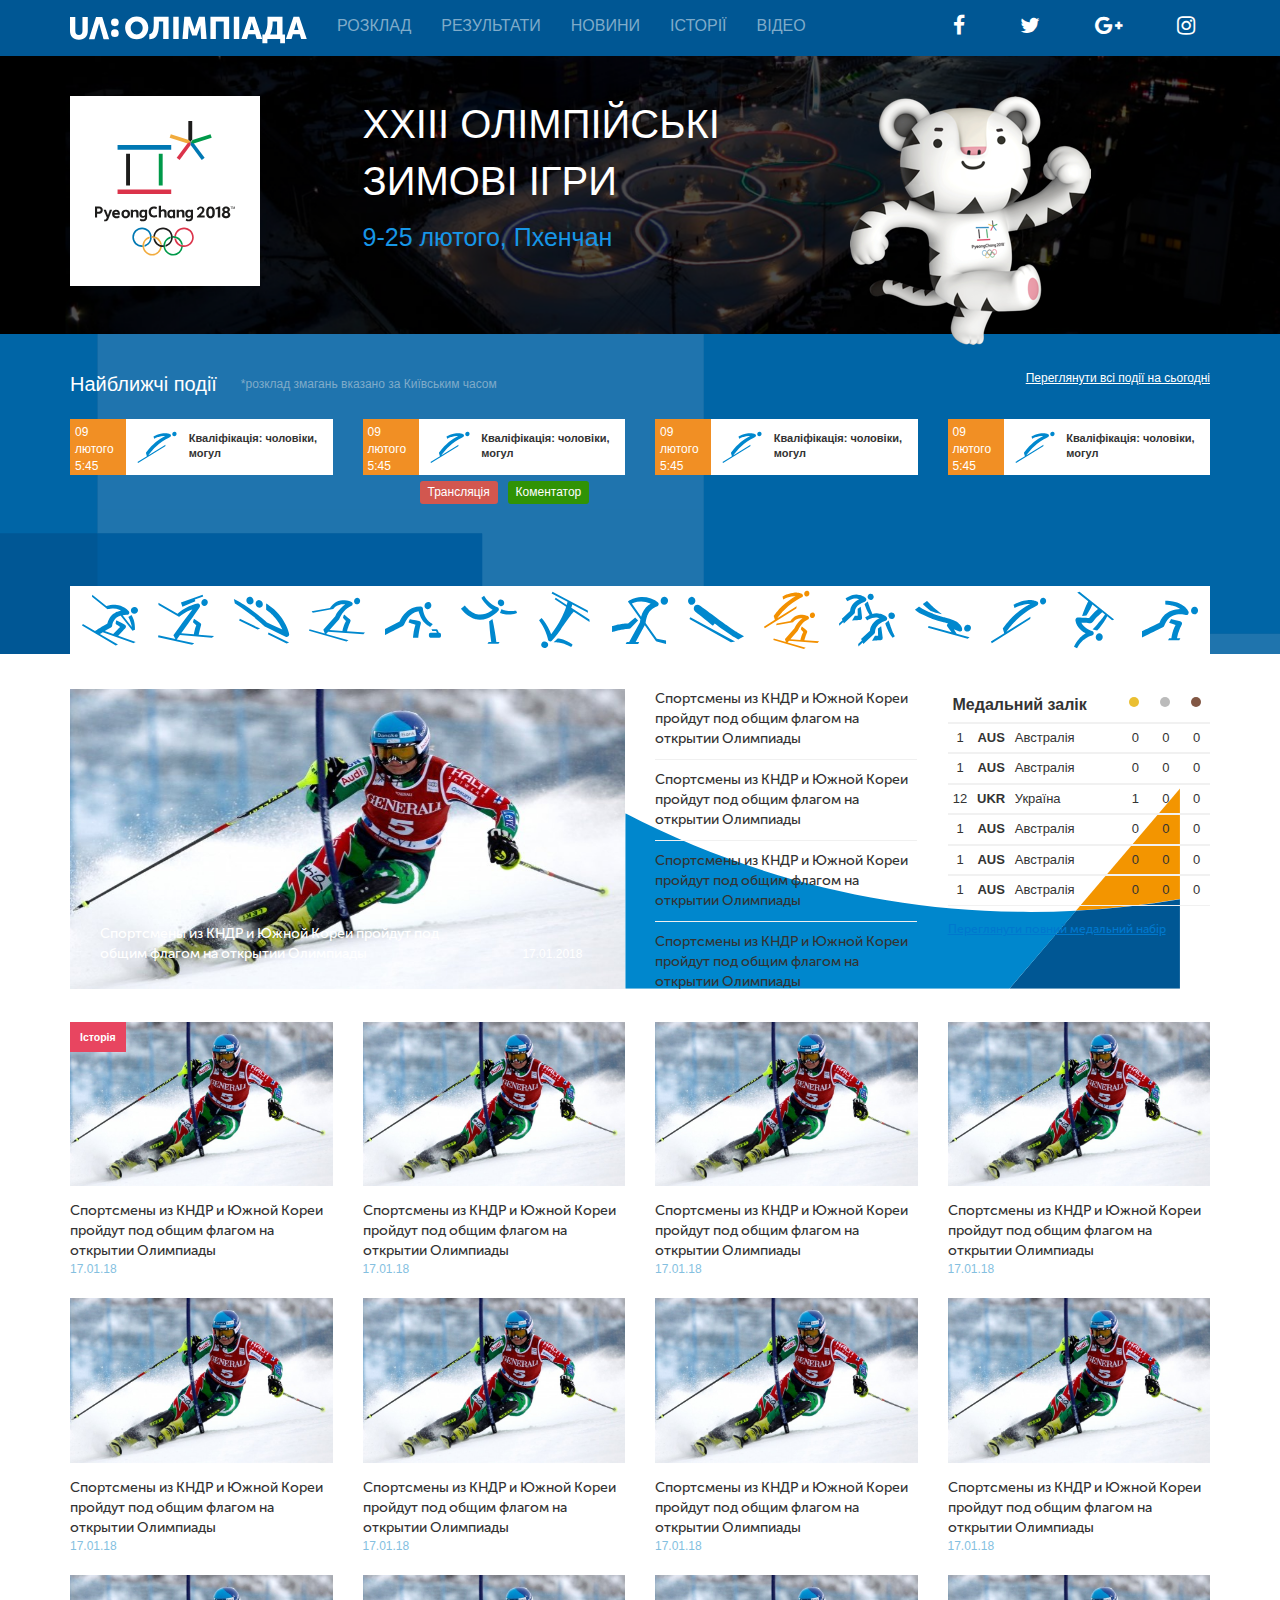
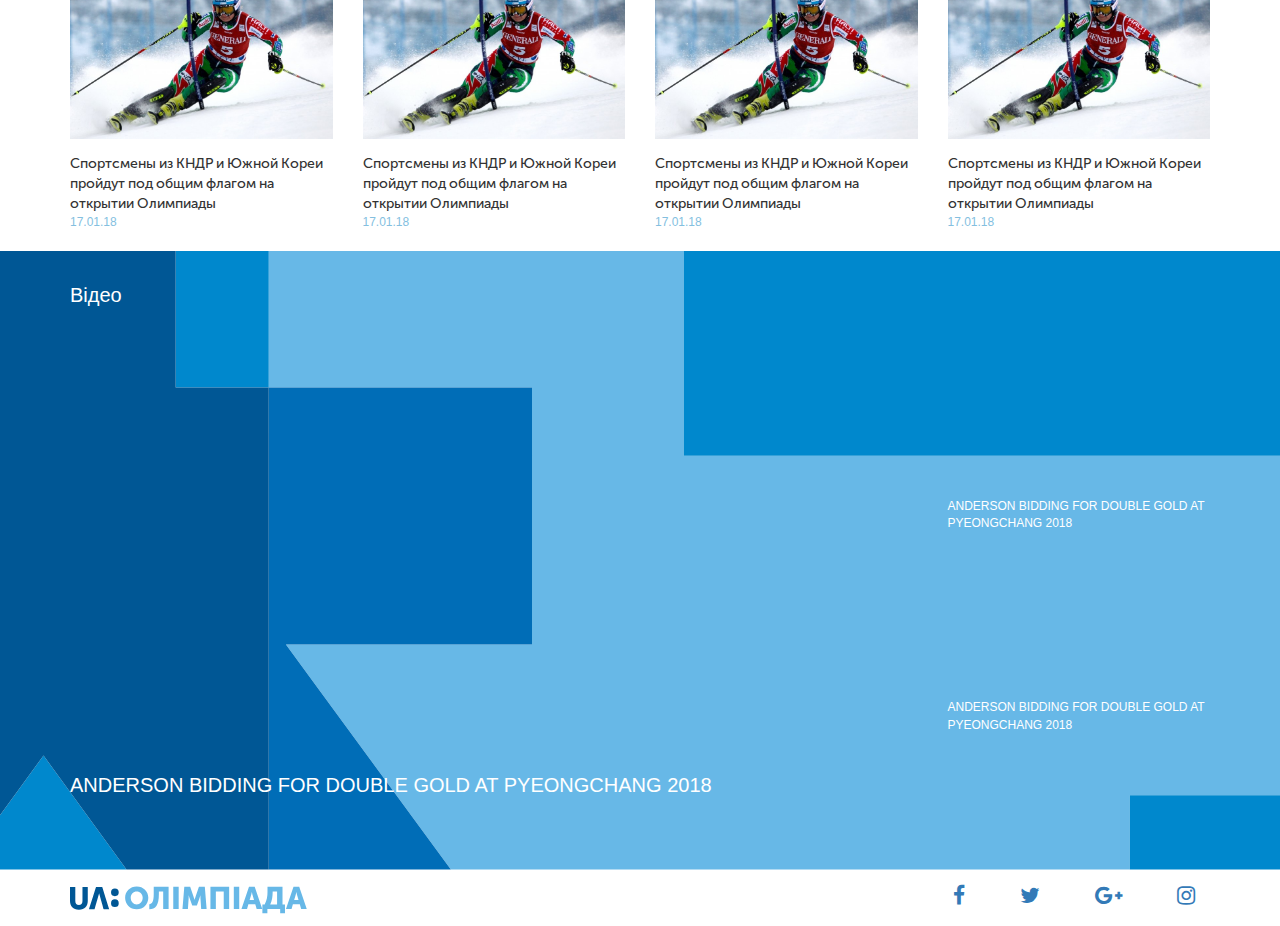
==== index.html @ 7988cb18 "draft project" ====
<!DOCTYPE html>
<html lang="ua">
<head>
	<meta charset="UTF-8">
	<title>UA Olimpics</title>
	<link rel="stylesheet" href="css/reset.css">
	<link rel="stylesheet" href="css/bootstrap.min.css">
	<link rel="stylesheet" href="css/style.css">
	<link rel="stylesheet" href="css/fonts.css">
	<link rel="stylesheet" href="font-awesome/css/font-awesome.min.css">
	<meta name="viewport" content="width=device-width, initial-scale=1">
</head>
<body>

	<section class="header">
		
		<nav class="navbar">
		  <div class="container">
		    <div class="navbar-header">
		      <button type="button" class="navbar-toggle collapsed" data-toggle="collapse" data-target="#navbar-collapse" aria-expanded="false">
		        <span class="icon-bar">OPEN</span>
		      </button>
		      <a class="navbar-brand" href="#">
		      	<img src="img/logo.svg" alt="Logo">
		      </a>
		    </div>

		    <div class="collapse navbar-collapse" id="navbar-collapse">
		      <ul class="nav navbar-nav">
		        <li><a href="#">Розклад</a></li>
		        <li><a href="#">Результати</a></li>
		        <li><a href="#">Новини</a></li>
		        <li><a href="#">Історії</a></li>
		        <li><a href="#">Відео</a></li>
		      </ul>
		      <ul class="nav navbar-nav navbar-right">
		      	<li><a href="#" class="share share-header facebook"><i class="fa fa-facebook fa-lg" aria-hidden="true"></i></a></li>
		      	<li><a href="#" class="share share-header twitter"><i class="fa fa-twitter fa-lg" aria-hidden="true"></i></a></li>
		      	<li><a href="#" class="share share-header googleplus"><i class="fa fa-google-plus fa-lg" aria-hidden="true"></i></a></li>
		      	<li><a href="#" class="share share-header instagramm"><i class="fa fa-instagram fa-lg" aria-hidden="true"></i></a></li>
		      </ul>
		    </div>
		  </div>
		</nav>

		<div class="header-banner">
			<div class="container">
				<div class="row">
					<div class="col-xs-12 col-sm-12 col-md-3 col-lg-3">
						<div class="emblem">
							<img src="img/pc-emblem-colour-ioc.svg" alt="Logo">
						</div>
					</div>
					<div class="col-xs-12 col-sm-12 col-md-5 col-lg-5">
						<div class="banner-text">
							<div class="main">
								XXIII Олімпійські зимові ігри 
							</div>
							<div class="minor">
								9-25 лютого, Пхенчан
							</div>
						</div>
					</div>
					<div class="hidden-xs hidden-sm col-md-4 col-lg-4">
						<div class="talisman">
							<img src="img/talisman.png" alt="talisman2018">
						</div>
					</div>
				</div>
			</div>
		</div>
	</section>

	<section class="events">
		<div class="container">

			<div class="row">
				<div class="col-xs-12 col-sm-12 col-md-12 col-lg-12">
					<div class="events-text">
						<div class="events-title title">
							Найближчі події
						</div>
						<div class="adt-info">
							*розклад змагань вказано за Київським часом
						</div>
						<div class="all-events-btn open-btn">
							Переглянути всі події на сьогодні	
						</div>
					</div>
				</div>
			</div>

			<div class="row">
				<div class="col-xs-6 col-sm-6 col-md-3 col-lg-3">
					<div class="event-item">
						<div class="date">09 лютого 5:45</div>
						<div class="image">
							<img src="img/ski-jumping.svg" alt="ski-jumping">
						</div>
						<div class="qualification">Кваліфікація: чоловіки, могул</div>
					</div>
				</div>
				<div class="col-xs-6 col-sm-6 col-md-3 col-lg-3">
					<div class="event-item">
						<div class="date">09 лютого 5:45</div>
						<div class="image">
							<img src="img/ski-jumping.svg" alt="ski-jumping">
						</div>
						<div class="qualification">Кваліфікація: чоловіки, могул</div>
					</div>
					<div class="marker-wrapper">
						<div class="marker marker-red">Трансляція</div>
						<div class="marker marker-green">Коментатор</div>
					</div>
				</div>
				<div class="col-xs-6 col-sm-6 col-md-3 col-lg-3">
					<div class="event-item">
						<div class="date">09 лютого 5:45</div>
						<div class="image">
							<img src="img/ski-jumping.svg" alt="ski-jumping">
						</div>
						<div class="qualification">Кваліфікація: чоловіки, могул</div>
					</div>
				</div>
				<div class="col-xs-6 col-sm-6 col-md-3 col-lg-3">
					<div class="event-item">
						<div class="date">09 лютого 5:45</div>
						<div class="image">
							<img src="img/ski-jumping.svg" alt="ski-jumping">
						</div>
						<div class="qualification">Кваліфікація: чоловіки, могул</div>
					</div>
				</div>
			</div>
		</div>
	</section>

	<section class="sports">
		<div class="container">
			<div class="row">
				<div class="col-md-12">
					<div class="sports-wrapper">
						<div class="sports-item alpine-skiing">
						</div>
						<div class="sports-item biathlon">
						</div>
						<div class="sports-item bobsleigh">
						</div>
						<div class="sports-item cross-country-skiing">
						</div>
						<div class="sports-item curling">
						</div>
						<div class="sports-item figure-skating">
						</div>
						<div class="sports-item freestyle-skiing-aerials">
						</div>
						<div class="sports-item ice-hockey">
						</div>
						<div class="sports-item luge">
						</div>
						<div class="sports-item nordic-combined">
						</div>
						<div class="sports-item short-track">
						</div>
						<div class="sports-item skeleton">
						</div>
						<div class="sports-item ski-jumping">
						</div>
						<div class="sports-item snowboard-big-air">
						</div>
						<div class="sports-item speed-skating">
						</div>
					</div>
				</div>
			</div>
		</div>
	</section>

	<section class="news-section">
		<div class="container">
			<div class="row">

				<div class="col-xs-12 col-md-8 col-lg-9">
					<div class="row">
						<div class="col-xs-12 col-sm-12 col-lg-8">
							<div class="main-news">
								<div class="main-image">
									<img src="img/news-image.jpg" alt="">
									<img src="img/cover-photo.svg" alt="" class="cover-img">
								</div>
								<div class="main-news-title">
									<div class="title">Спортсмены из КНДР и Южной Кореи пройдут под общим флагом на открытии Олимпиады</div>
									<div class="date">17.01.2018</div>
								</div>
							</div>
						</div>
						<div class="col-xs-12 col-sm-12 col-md-12 col-lg-4">
								<div class="row">
									<div class="col-xs-12 col-sm-6 col-md-6 col-lg-12">
										<div class="news-title short-news first-short-news">
											Спортсмены из КНДР и Южной Кореи пройдут под общим флагом на открытии Олимпиады
										</div>
									</div>
									<div class="col-xs-12 col-sm-6 col-md-6 col-lg-12">
										<div class="news-title short-news">
											Спортсмены из КНДР и Южной Кореи пройдут под общим флагом на открытии Олимпиады
										</div>
									</div>
									<div class="col-xs-12 col-sm-6 col-md-6 col-lg-12">
										<div class="news-title short-news">
											Спортсмены из КНДР и Южной Кореи пройдут под общим флагом на открытии Олимпиады
										</div>
									</div>
									<div class="col-xs-12 col-sm-6 col-md-6 col-lg-12">
										<div class="news-title short-news last-short-news">
											Спортсмены из КНДР и Южной Кореи пройдут под общим флагом на открытии Олимпиады
										</div>
									</div>
								</div>
						</div>
					</div>
				</div>

				<div class="col-xs-12 col-sm-4 col-md-4 col-lg-3">
					<div class="medals-wrapper">
						<div class="medals-row title-row">
							<div class="medals-title">
								Медальний залік
							</div>
							<div class="medals-type-wrapper">
								<div class="medal medal-gold"></div>
								<div class="medal medal-silver"></div>
								<div class="medal medal-bronze"></div>
							</div>
						</div>
						<div class="medals-row">
							<div class="position">1</div>
							<div class="tag">aus</div>
							<div class="name">Австралія</div>
							<div class="medals-amount">
								<div class="amount">0</div>
								<div class="amount">0</div>
								<div class="amount">0</div>
							</div>
						</div>
						<div class="medals-row">
							<div class="position">1</div>
							<div class="tag">aus</div>
							<div class="name">Австралія</div>
							<div class="medals-amount">
								<div class="amount">0</div>
								<div class="amount">0</div>
								<div class="amount">0</div>
							</div>
						</div>
						<div class="medals-row">
							<div class="position">12</div>
							<div class="tag">ukr</div>
							<div class="name">Україна</div>
							<div class="medals-amount">
								<div class="amount">1</div>
								<div class="amount">0</div>
								<div class="amount">0</div>
							</div>
						</div>
						<div class="medals-row">
							<div class="position">1</div>
							<div class="tag">aus</div>
							<div class="name">Австралія</div>
							<div class="medals-amount">
								<div class="amount">0</div>
								<div class="amount">0</div>
								<div class="amount">0</div>
							</div>
						</div>
						<div class="medals-row">
							<div class="position">1</div>
							<div class="tag">aus</div>
							<div class="name">Австралія</div>
							<div class="medals-amount">
								<div class="amount">0</div>
								<div class="amount">0</div>
								<div class="amount">0</div>
							</div>
						</div>
						<div class="medals-row">
							<div class="position">1</div>
							<div class="tag">aus</div>
							<div class="name">Австралія</div>
							<div class="medals-amount">
								<div class="amount">0</div>
								<div class="amount">0</div>
								<div class="amount">0</div>
							</div>
						</div>
					</div>
					<div class="all-medals-btn open-btn">
						Переглянути повний медальний набір
					</div>
				</div>

			</div>


	
			<div class="row tile-news">
				<div class="col-xs-6 col-sm-6 col-md-4 col-lg-3">
					<div class="news">
						<div class="news-image">
							<img src="img/news-image.jpg" alt="News image">
							<div class="label">
								Історія
							</div>
						</div>
						<div class="news-title">
							Спортсмены из КНДР и Южной Кореи пройдут под общим флагом на открытии Олимпиады
						</div>
						<div class="date">17.01.18</div>
					</div>
				</div>
				<div class="col-xs-6 col-sm-6 col-md-4 col-lg-3">
					<div class="news">
						<div class="news-image">	
							<img src="img/news-image.jpg" alt="News image">
						</div>
						<div class="news-title">
							Спортсмены из КНДР и Южной Кореи пройдут под общим флагом на открытии Олимпиады
						</div>
						<div class="date">17.01.18</div>
					</div>
				</div>
				<div class="col-xs-6 col-sm-6 col-md-4 col-lg-3">
					<div class="news">
						<div class="news-image">
							<img src="img/news-image.jpg" alt="News image">
						</div>
						<div class="news-title">
							Спортсмены из КНДР и Южной Кореи пройдут под общим флагом на открытии Олимпиады
						</div>
						<div class="date">17.01.18</div>
					</div>
				</div>
				<div class="col-xs-6 col-sm-6 col-md-4 col-lg-3">
					<div class="news">
						<div class="news-image">
							<img src="img/news-image.jpg" alt="News image">
						</div>
						<div class="news-title">
							Спортсмены из КНДР и Южной Кореи пройдут под общим флагом на открытии Олимпиады
						</div>
						<div class="date">17.01.18</div>
					</div>
				</div>
				<div class="col-xs-6 col-sm-6 col-md-4 col-lg-3">
					<div class="news">
						<div class="news-image">
							<img src="img/news-image.jpg" alt="News image">
						</div>
						<div class="news-title">
							Спортсмены из КНДР и Южной Кореи пройдут под общим флагом на открытии Олимпиады
						</div>
						<div class="date">17.01.18</div>
					</div>
				</div>
				<div class="col-xs-6 col-sm-6 col-md-4 col-lg-3">
					<div class="news">
						<div class="news-image">
							<img src="img/news-image.jpg" alt="News image">
						</div>
						<div class="news-title">
							Спортсмены из КНДР и Южной Кореи пройдут под общим флагом на открытии Олимпиады
						</div>
						<div class="date">17.01.18</div>
					</div>
				</div>
				<div class="hidden-xs col-sm-6 col-md-4 col-lg-3">
					<div class="news">
						<div class="news-image">
							<img src="img/news-image.jpg" alt="News image">
						</div>
						<div class="news-title">
							Спортсмены из КНДР и Южной Кореи пройдут под общим флагом на открытии Олимпиады
						</div>
						<div class="date">17.01.18</div>
					</div>
				</div>
				<div class="hidden-xs col-sm-6 col-md-4 col-lg-3">
					<div class="news">
						<div class="news-image">
							<img src="img/news-image.jpg" alt="News image">
						</div>
						<div class="news-title">
							Спортсмены из КНДР и Южной Кореи пройдут под общим флагом на открытии Олимпиады
						</div>
						<div class="date">17.01.18</div>
					</div>
				</div>
				<div class="hidden-xs col-sm-6 col-md-4 col-lg-3">
					<div class="news">
						<div class="news-image">
							<img src="img/news-image.jpg" alt="News image">
						</div>
						<div class="news-title">
							Спортсмены из КНДР и Южной Кореи пройдут под общим флагом на открытии Олимпиады
						</div>
						<div class="date">17.01.18</div>
					</div>
				</div>
				<div class="hidden-xs col-sm-6 col-md-4 col-lg-3">
					<div class="news">
						<div class="news-image">
							<img src="img/news-image.jpg" alt="News image">
						</div>
						<div class="news-title">
							Спортсмены из КНДР и Южной Кореи пройдут под общим флагом на открытии Олимпиады
						</div>
						<div class="date">17.01.18</div>
					</div>
				</div>
				<div class="hidden-xs col-sm-6 col-md-4 col-lg-3">
					<div class="news">
						<div class="news-image">
							<img src="img/news-image.jpg" alt="News image">
						</div>
						<div class="news-title">
							Спортсмены из КНДР и Южной Кореи пройдут под общим флагом на открытии Олимпиады
						</div>
						<div class="date">17.01.18</div>
					</div>
				</div>
				<div class="hidden-xs col-sm-6 col-md-4 col-lg-3">
					<div class="news">
						<div class="news-image">
							<img src="img/news-image.jpg" alt="News image">
						</div>
						<div class="news-title">
							Спортсмены из КНДР и Южной Кореи пройдут под общим флагом на открытии Олимпиады
						</div>
						<div class="date">17.01.18</div>
					</div>
				</div>
			</div>
		</div>
	</section>

	<section class="videos">
		<div class="container">
			<div class="row">
				<div class="col-xs-12 col-md-12 col-xs-12">
					<div class="videos-title title">Відео</div>
				</div>
				<div class="col-xs-12 col-sm-12 col-md-9 col-lg-9">
					<div class="big-video">
						<div class="big-video-wrapper">
							<iframe src="https://www.youtube.com/embed/QvXVtsIibTU?modestbranding=1&showinfo=0&rel=0&autohide=0" frameborder="0" allow="autoplay; encrypted-media" allowfullscreen></iframe>
						</div>
						<div class="video-name">anderson bidding for double gold at pyeongchang 2018</div>
					</div>
				</div>
				<div class="col-xs-12 col-sm-12 col-md-3 col-lg-3">
					<div class="row">
						<div class="col-xs-6 col-sm-6 col-md-12 col-lg-12">
							<div class="small-video">
								<div class="small-video-wrapper">
									<iframe src="https://www.youtube.com/embed/QvXVtsIibTU?modestbranding=1&showinfo=0&rel=0&autohide=0" frameborder="0" allow="autoplay; encrypted-media" allowfullscreen></iframe>
								</div>
								<div class="video-name">anderson bidding for double gold at pyeongchang 2018</div>
							</div>
						</div>
						<div class="col-xs-6 col-sm-6 col-md-12 col-lg-12">
							<div class="small-video">
								<div class="small-video-wrapper">
									<iframe src="https://www.youtube.com/embed/YSRu1PDDCoU?modestbranding=1&showinfo=0&rel=0&autohide=0" frameborder="0" allow="autoplay; encrypted-media" allowfullscreen></iframe>
								</div>
								<div class="video-name">anderson bidding for double gold at pyeongchang 2018</div>
							</div>
						</div>
					</div>
				</div>
			</div>
		</div>
	</section>

	<section class="footer">
		<nav class="navbar">
		  <div class="container">
		    <div class="navbar-footer">
		      <a class="navbar-brand" href="#">
		      	<img src="img/logo-color.svg" alt="Logo">
		      </a>
		    </div>

		    <div class="collapse navbar-collapse footer-collapse" id="navbar-collapse">
		      <ul class="nav navbar-nav navbar-right">
		      	<li><a href="#" class="share share-footer facebook"><i class="fa fa-facebook fa-lg" aria-hidden="true"></i></a></li>
		      	<li><a href="#" class="share share-footer twitter"><i class="fa fa-twitter fa-lg" aria-hidden="true"></i></a></li>
		      	<li><a href="#" class="share share-footer googleplus"><i class="fa fa-google-plus fa-lg" aria-hidden="true"></i></a></li>
		      	<li><a href="#" class="share share-footer instagramm"><i class="fa fa-instagram fa-lg" aria-hidden="true"></i></a></li>
		      </ul>
		    </div>
		  </div>
		</nav>
	</section>



	<script src="https://ajax.googleapis.com/ajax/libs/jquery/1.11.0/jquery.min.js"></script>
	<script src="js/bootstrap.min.js"></script>
</body>
</html>
---- css/style.css ----
/******************/
 /* section header */
/******************/

	.navbar {
		background-color: #005794;
		color: #80abc9;
		border-radius: 0;
		height: 56px;
		margin-bottom: 0;
		z-index: 1000;
	}
	
	.navbar .navbar-nav li a {
		color: #7fabc9;
		text-transform: uppercase;
		font-size: 16px;
	}

	.navbar-nav a:focus, a:hover{
		color: #fff !important;
		background-color: transparent !important;
	}

	.navbar .navbar-nav {
	  display: inline-block;
	  float: none;
	  vertical-align: top;
	}

	.navbar .navbar-collapse {
		background-color: #005794;
	}

	.share-header {
		color: #fff !important;
	}


@media (max-width: 768px) {

    .navbar .navbar-collapse {
        text-align: center;
    }

}


.header-banner {
	width: 100%;
	background: url('../img/head-image.png') no-repeat center center;
	background-size: cover;
	padding-top: 40px;
}

.emblem {
	height: 190px;
	width: 190px;
	background-color: #fff;
}

.emblem img {
	padding: 25px;
}

.banner-text {
	color: #fff;
}

.banner-text .main {
	text-transform: uppercase;
	font-size: 40px;
}

.banner-text .minor {
	font-size: 25px;
	color: #1796e7;
	padding-top: 10px;
}

.talisman {
	margin-bottom: -11px;
}

@media (max-width: 992px) {
	.emblem {
		margin: 0 auto;
	}

	.banner-text {
		text-align: center;
		margin: 50px 0;
	}

	.banner-text .main {
		font-size: 30px;
	}
	
	.banner-text .minor {
		font-size: 20px;
	}
}

  /******************/
 /* events section */
/******************/

.events {
	background: url('../img/bg.svg') no-repeat center;
	background-size: cover;
	padding-bottom: 140px;
}

.events-text {
	margin-top: 36px;
	margin-bottom: 20px;
}

.events-text div {
	display: inline-block;
	vertical-align: middle;
}

.title {
	font-size: 20px;
	color: #fff;
}

.adt-info {
	color: #7fabc9;
	margin-left: 20px;
	font-size: 12px;
}

.all-events-btn {
	color: #fff;
	float: right;
}

.open-btn {
	text-decoration: underline;
	cursor: pointer;
	font-size: 12px;
}

.event-item {
	width: 100%;
	height: 56px;
	background: #fff;
	font-size: 12px;
}

.event-item div {
	display: inline-block;
	height: 56px;
	vertical-align: top;
}

.event-item .date {
	width: 56px;
	background: #f18f24;
	color: #fff;
	padding: 5px;
}

.event-item .image {
	width: 56px;
}

.event-item .image img {
	width: 100%;
}

.event-item .qualification {
	width: 54%;
	padding-top: 12px;
	font-weight: bold;
	font-size: 11px;
}

.marker-wrapper	{
	display: inline-block;
	margin-top: 6px;
	margin-left: 54px;
	margin-bottom: 10px;
}

.marker {
	display: inline-block;
	color: #fff;
	font-size: 12px;
	padding: 3px 8px;
	margin: 0 3px;
	border-radius: 3px;
}

.marker-red {
	background-color: #d2574f;
}

.marker-green {
	background-color: #309305;
}

@media (max-width: 768px) {
	.marker-wrapper {
		margin-left: 0;
		margin-top: 2px;
	}

	.marker {
		font-size: 10px;
	}
}

  /******************/
 /* sports section */
/******************/

.sports {
}

.sports-wrapper {
	width: 100%;
	background-color: #fff;
	margin-top: -67.25px;
	min-height: 67.25px;
	text-align: center;
}

.sports-item {
	display: inline-block;
	width: 6.3%;
	min-height: 67.25px;
}

.sports-item img {
	width: 100%;
}

.sports-item:hover {
	cursor: pointer;
}

.alpine-skiing {
	background: url('../img/alpine-skiing-technical.svg') no-repeat center;
}

.alpine-skiing:hover {
	background: url('../img/alpine-skiing-technical-hover.svg') no-repeat center;
}

.biathlon {
	background: url('../img/biathlon.svg') no-repeat center;
}

.biathlon:hover {
	background: url('../img/biathlon.svg') no-repeat center;
}

.bobsleigh {
	background: url('../img/bobsleigh.svg') no-repeat center;
}

.bobsleigh:hover {
	background: url('../img/bobsleigh.svg') no-repeat center;
}

.cross-country-skiing {
	background: url('../img/cross-country-skiing.svg') no-repeat center;
}

.cross-country-skiing:hover {
	background: url('../img/cross-country-skiing.svg') no-repeat center;
}

.curling {
	background: url('../img/curling.svg') no-repeat center;
}

.curling:hover {
	background: url('../img/curling.svg') no-repeat center;
}

.figure-skating {
	background: url('../img/figure-skating.svg') no-repeat center;
}

.figure-skating:hover {
	background: url('../img/figure-skating.svg') no-repeat center;
}

.freestyle-skiing-aerials {
	background: url('../img/freestyle-skiing-aerials.svg') no-repeat center;
}

.freestyle-skiing-aerials:hover {
	background: url('../img/freestyle-skiing-aerials.svg') no-repeat center;
}

.ice-hockey {
	background: url('../img/ice-hockey.svg') no-repeat center;
}

.ice-hockey:hover {
	background: url('../img/ice-hockey.svg') no-repeat center;
}

.luge {
	background: url('../img/luge.svg') no-repeat center;
}

.luge:hover {
	background: url('../img/luge.svg') no-repeat center;
}

.nordic-combined {
	background: url('../img/nordic-combined-hover.svg') no-repeat center;
}

.nordic-combined:hover {
	background: url('../img/nordic-combined-hover.svg') no-repeat center;
}

.short-track {
	background: url('../img/short-track.svg') no-repeat center;
}

.short-track:hover {
	background: url('../img/short-track.svg') no-repeat center;
}

.skeleton {
	background: url('../img/skeleton.svg') no-repeat center;
}

.skeleton:hover {
	background: url('../img/skeleton.svg') no-repeat center;
}

.ski-jumping {
	background: url('../img/ski-jumping.svg') no-repeat center;
}

.ski-jumping:hover {
	background: url('../img/ski-jumping.svg') no-repeat center;
}

.snowboard-big-air {
	background: url('../img/snowboard-big-air.svg') no-repeat center;
}

.snowboard-big-air:hover {
	background: url('../img/snowboard-big-air.svg') no-repeat center;
}

.speed-skating {
	background: url('../img/speed-skating.svg') no-repeat center;
}

.speed-skating:hover {
	background: url('../img/speed-skating.svg') no-repeat center;
}


@media (max-width: 1200px) {

	.sports-wrapper {
		height: 80px;
		overflow-y: scroll;
		text-align: center;
	}

	.sports-item {
		width: 80px;
	}

	.sports-item img {
		width: 100%;
	}

}

@media (max-width: 992px) {
	
	.sports-wrapper {
		height: 54px;
		overflow-y: scroll;
		text-align: center;
	}

	.sports-wrapper {
		overflow-y: scroll;
	}

	.sports-item {
		width: 65px;
	}

}
  /****************/
 /* section news */
/****************/

.news-section {
	margin-top: 30px;
}

/* medals */

.medals-wrapper {
	width: 100%;
	font-size: 13px;
}

.medals-row {
	border-bottom: 1px solid #f1f1f1;
	border-top: 1px solid #f1f1f1;
	padding: 5px 0;
	padding-left: 5px;
}

.title-row {
	border-top: none;
}

.medals-row:hover {
	background-color: #f2fafc;
	border-bottom: 1px dashed #1f1f1f;
	border-top: 1px dashed #1f1f1f;
	color: #0085a4;
	cursor: pointer;
}

.title-row:hover {
	border-top: none;
	border-bottom: 1px solid #f1f1f1;
	color: #000;
	background-color: transparent;
	cursor: default;
}

.medals-row div {
	display: inline-block;
}

.medals-title {
	font-size: 16px;
	font-weight: bold;
}

.medals-type-wrapper {
	float: right;
}

.medal {
	height: 10px;
	width: 10px;
	border-radius: 50%;
	margin: 0 8.8px;
}

.medal-gold {
	background-color: #eabf32;
}

.medal-silver {
	background-color: #bbbbbb;
}

.medal-bronze {
	background-color: #825744;
}

.position {
	width: 15px;
	text-align: center;
}

.tag {
	text-transform: uppercase;
	font-weight: bold;
	width: 30px;
	text-align: center;
	margin: 0 5px;
}

.medals-amount {
	float: right;
}

.amount {
	width: 15px;
	text-align: center;
	margin: 0 6px;
}

.all-medals-btn {
	color: #0078cd;
	font-family: MuseoSansCyrl500;
	font-size: 12px;
	margin-top: 15px;
}

@media (max-width: 992px) {

	.medals-title {
		font-size: 14px;
	}

}


/* news */

.main-news {
	width: 100%;
	position: relative;
}

.main-image {
	position: relative;
}

.main-image img {
	width: 100%;
	height: 300px;
}

.cover-img {
	position: absolute;
	bottom: 0;
	height: auto !important;
	object-fit: cover;
}

.main-news-title {
	color: #fff;
	margin-top: -65px;
	position: relative;
}

.main-news-title div {
	display: inline-block;
}

.main-news-title > .title {
	width: 70%;
	font-size: 14px;
	font-family: MuseoSansCyrl500;
	margin: 0 30px;
}

.main-news-title .date {
	font-size: 12px;
}

.news-title {
	font-family: MuseoSansCyrl500;
	font-size: 14px;
	margin-top: 15px;
}

.short-news {
	border-bottom: 1px solid #f0f0f0;
	padding: 10px 0;
	margin: 0;
}

.first-short-news {
	padding-top: 0;
}

.last-short-news {
	border-bottom: none;
}

.tile-news {
	margin-top: 20px;
}

.news {
	margin-bottom: 20px;
}

.news-image {
	position: relative;
}

.news-image img {
	width: 100%;
}

.label {
	position: absolute;
	top: 0;
	left: 0;
	background-color: #e84560;
	border-radius: 0;
	padding: 10px;
}

.news .date {
	font-size: 12px;
	color: #84bfdf;
}

@media (max-width: 1200px) {
	.first-short-news {
		padding-top: 10px;
	}
	
	.last-short-news {
		border-bottom: 1px solid #f0f0f0;
	}

}

@media (max-width: 992px) {
	
	.main-news {
		margin-bottom: 20px;
	}

	.main-image img {
		height: 250px;
		object-fit: cover;
	}

	.cover-img {
		
	}
	
	.main-news-title {
		margin-top: -50px;
	}

	.main-news-title .title {
		font-size: 12px;
		margin: 0 10px;
	}

	.last-short-news {
		border-bottom: none;
	}


}

	  /******************/
	 /* section videos */
	/******************/

	.videos {
		background: url('../img/bg-footer.svg') no-repeat center;
		background-size: cover;
		color: #fff;
		padding-bottom: 50px;
	}

	.videos-title {
		padding: 30px 0;
	}

	.big-video {
		width: 100%;
	}

	.big-video > .video-name {
		margin: 20px 0;
	}

	.small-video-wrapper {
		width: 100%;
		padding-top: 0 !important;
	}

	.big-video-wrapper,.small-video-wrapper {
		position:relative;
		padding-bottom:56.25%;
		padding-top:30px;
		height:0;
		overflow:hidden;
	}

	.big-video-wrapper {
		padding-bottom: 45%;
	}

	.big-video-wrapper iframe, .small-video-wrapper iframe .video-container object, .video-container embed {
		position:absolute;
		top:0;
		left:0;
		width:100%;
		height:100%;
	}

	.small-video-wrapper iframe .video-container object, .video-container embed {
		top: 50%;
	}

	.video-name {
		text-transform: uppercase;
	}

	.big-video > .video-name {
		font-size: 20px;
	}

	.small-video > .video-name {
		font-size: 12px;
		margin: 10px 0;
	}


	/* footer section */

	.footer .navbar {
		background-color: #fff;
	}

	.footer-collapse {
		background-color: #fff !important;
	}

	.share {
		display: inline-block;
		margin-left: 25px;
		font-size: 14px;
	}

	.share-footer {
		color: #337ab7 !important;
	}
	
	.share-footer:hover {
		cursor: pointer;
		color: #337ab7 !important;
	}
---- css/fonts.css ----
@font-face{
	font-family: "MuseoSansCyrl100";
	src: url("../font/MuseoSansCyrl/MuseoSansCyrl.otf");
	font-weight: 100;
}

@font-face{
	font-family: "MuseoSansCyrl300";
	src: url("../font/MuseoSansCyrl/MuseoSansCyrl_0.otf");
	font-weight: 300;
}

@font-face{
	font-family: "MuseoSansCyrl500";
	src: url("../font/MuseoSansCyrl/MuseoSansCyrl_1.otf");
	font-weight: 500;
}

@font-face{
	font-family: "MuseoSansCyrl700";
	src: url("../font/MuseoSansCyrl/MuseoSansCyrl_2.otf");
	font-weight: 700;
}

@font-face{
	font-family: "MuseoSansCyrl900";
	src: url("../font/MuseoSansCyrl/MuseoSansCyrl_3.otf");
	font-weight: 900;
}
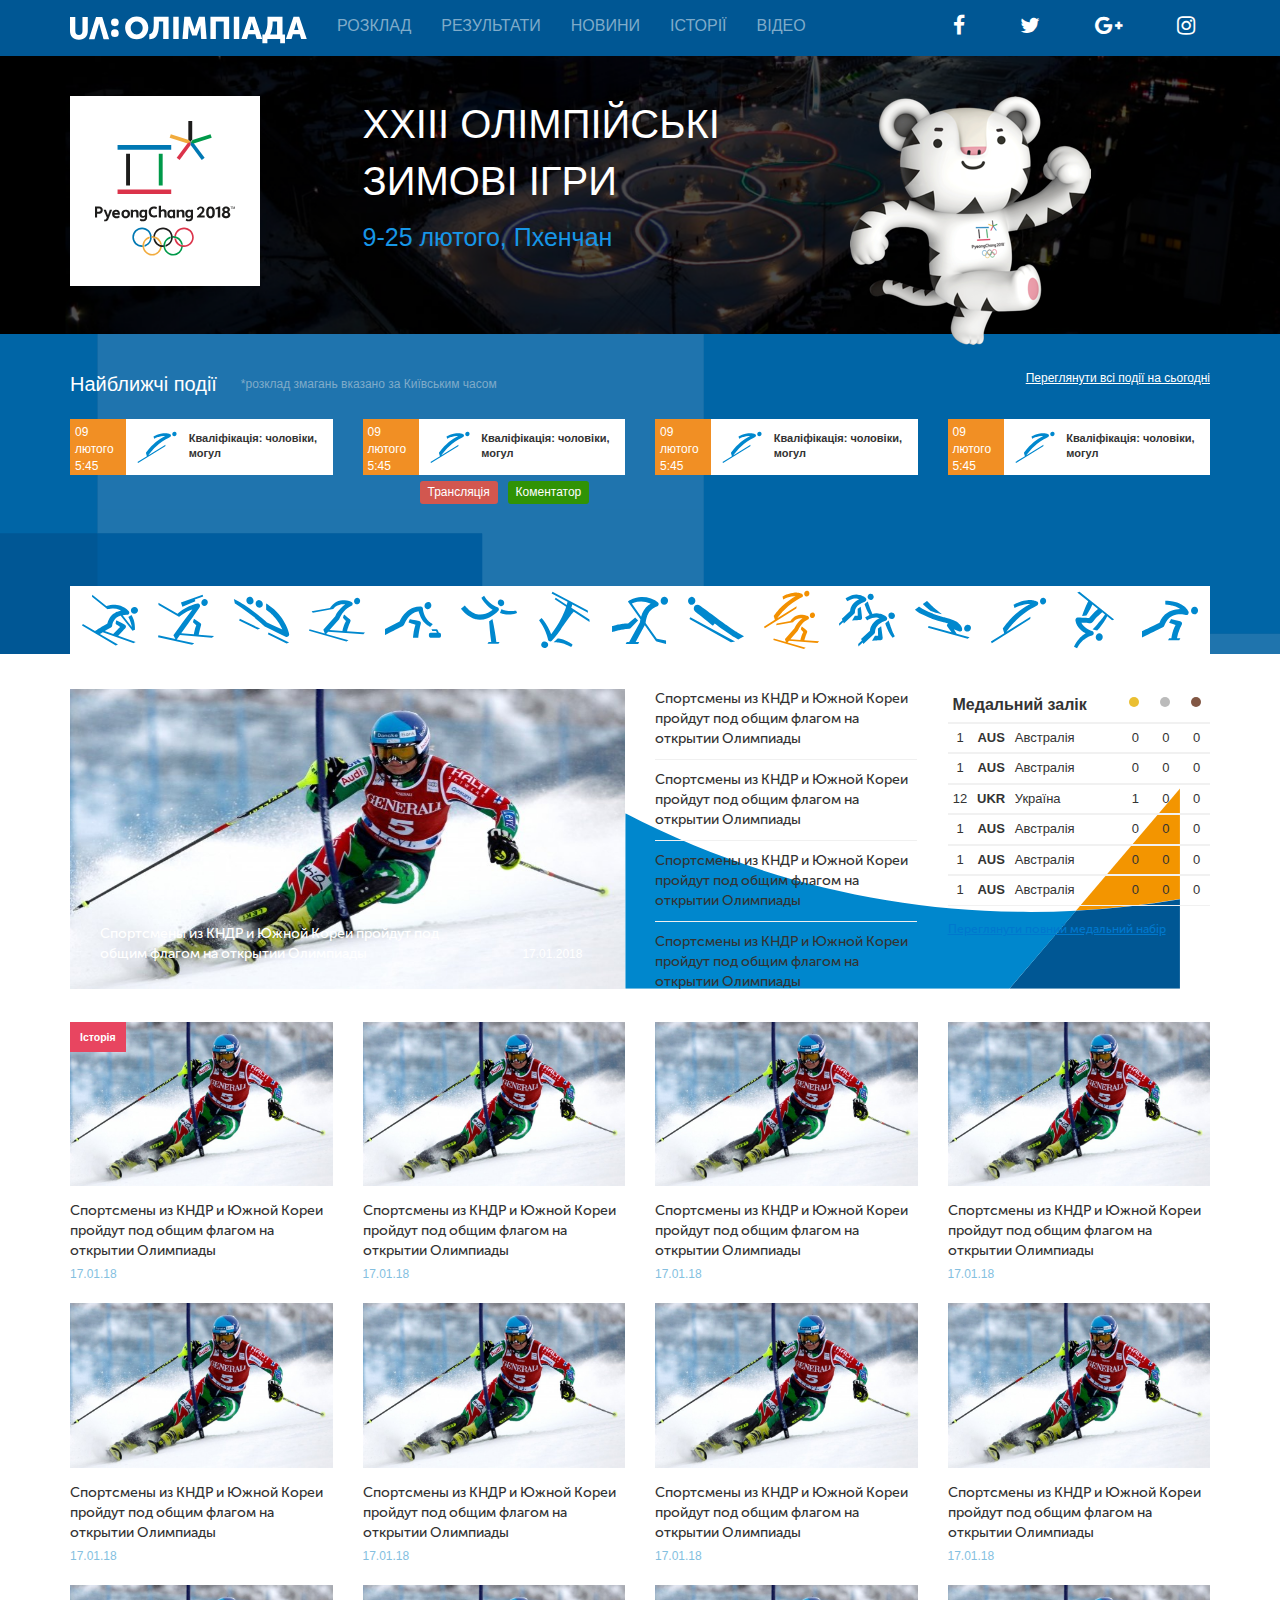
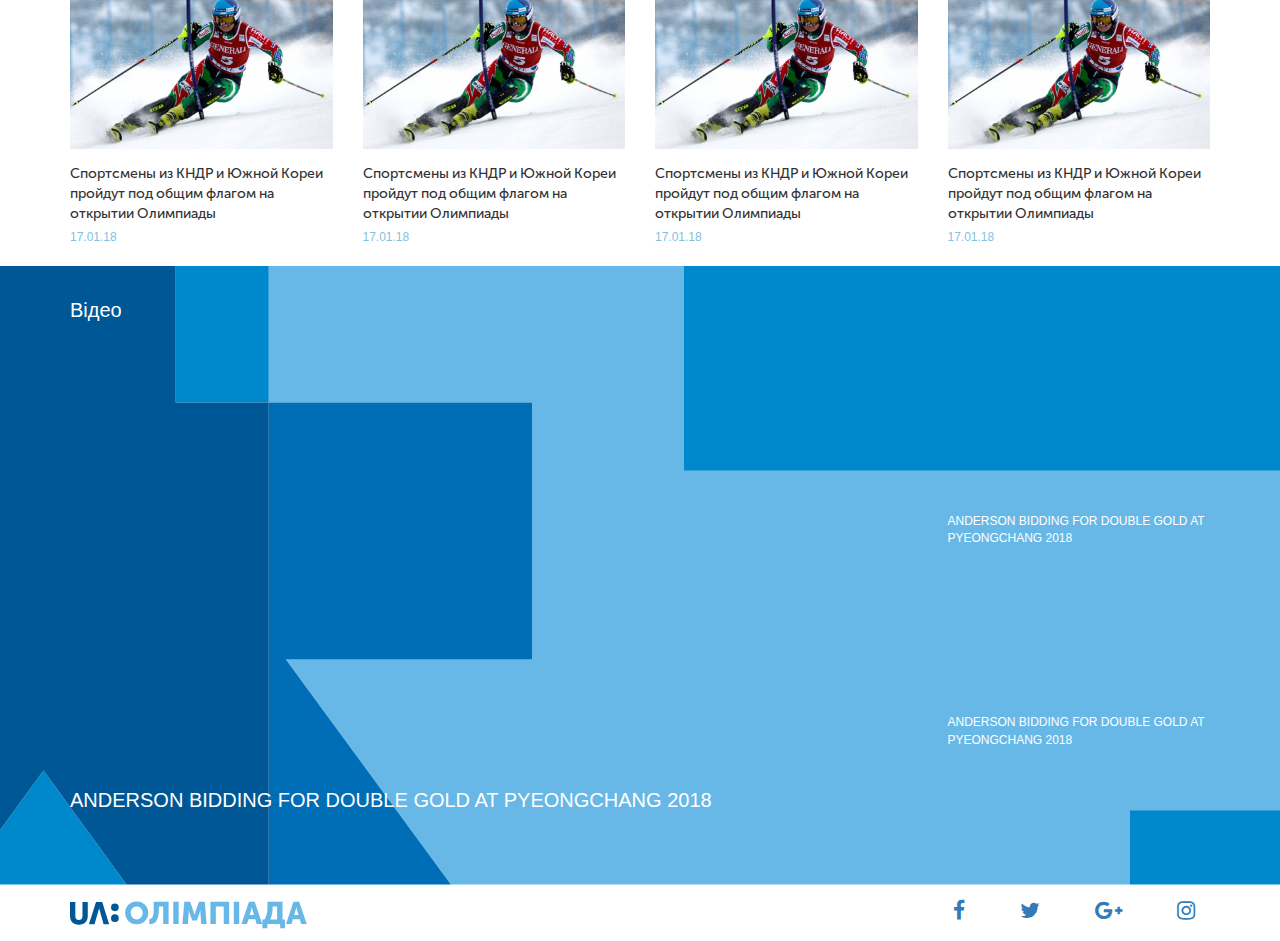
==== commit 12b420fb: "fixed links" ====
--- a/index.html
+++ b/index.html
@@ -20,16 +20,16 @@
 		      <button type="button" class="navbar-toggle collapsed" data-toggle="collapse" data-target="#navbar-collapse" aria-expanded="false">
 		        <span class="icon-bar">OPEN</span>
 		      </button>
-		      <a class="navbar-brand" href="#">
+		      <a class="navbar-brand" href="index.html">
 		      	<img src="img/logo.svg" alt="Logo">
 		      </a>
 		    </div>
 
 		    <div class="collapse navbar-collapse" id="navbar-collapse">
 		      <ul class="nav navbar-nav">
-		        <li><a href="#">Розклад</a></li>
-		        <li><a href="#">Результати</a></li>
-		        <li><a href="#">Новини</a></li>
+		        <li><a href="schedule.html">Розклад</a></li>
+		        <li><a href="medals.html">Результати</a></li>
+		        <li><a href="news-page.html">Новини</a></li>
 		        <li><a href="#">Історії</a></li>
 		        <li><a href="#">Відео</a></li>
 		      </ul>
--- a/css/style.css
+++ b/css/style.css
@@ -219,9 +219,6 @@
  /* sports section */
 /******************/
 
-.sports {
-}
-
 .sports-wrapper {
 	width: 100%;
 	background-color: #fff;
@@ -605,6 +602,7 @@
 .news .date {
 	font-size: 12px;
 	color: #84bfdf;
+	margin-top: 5px;
 }
 
 @media (max-width: 1200px) {
